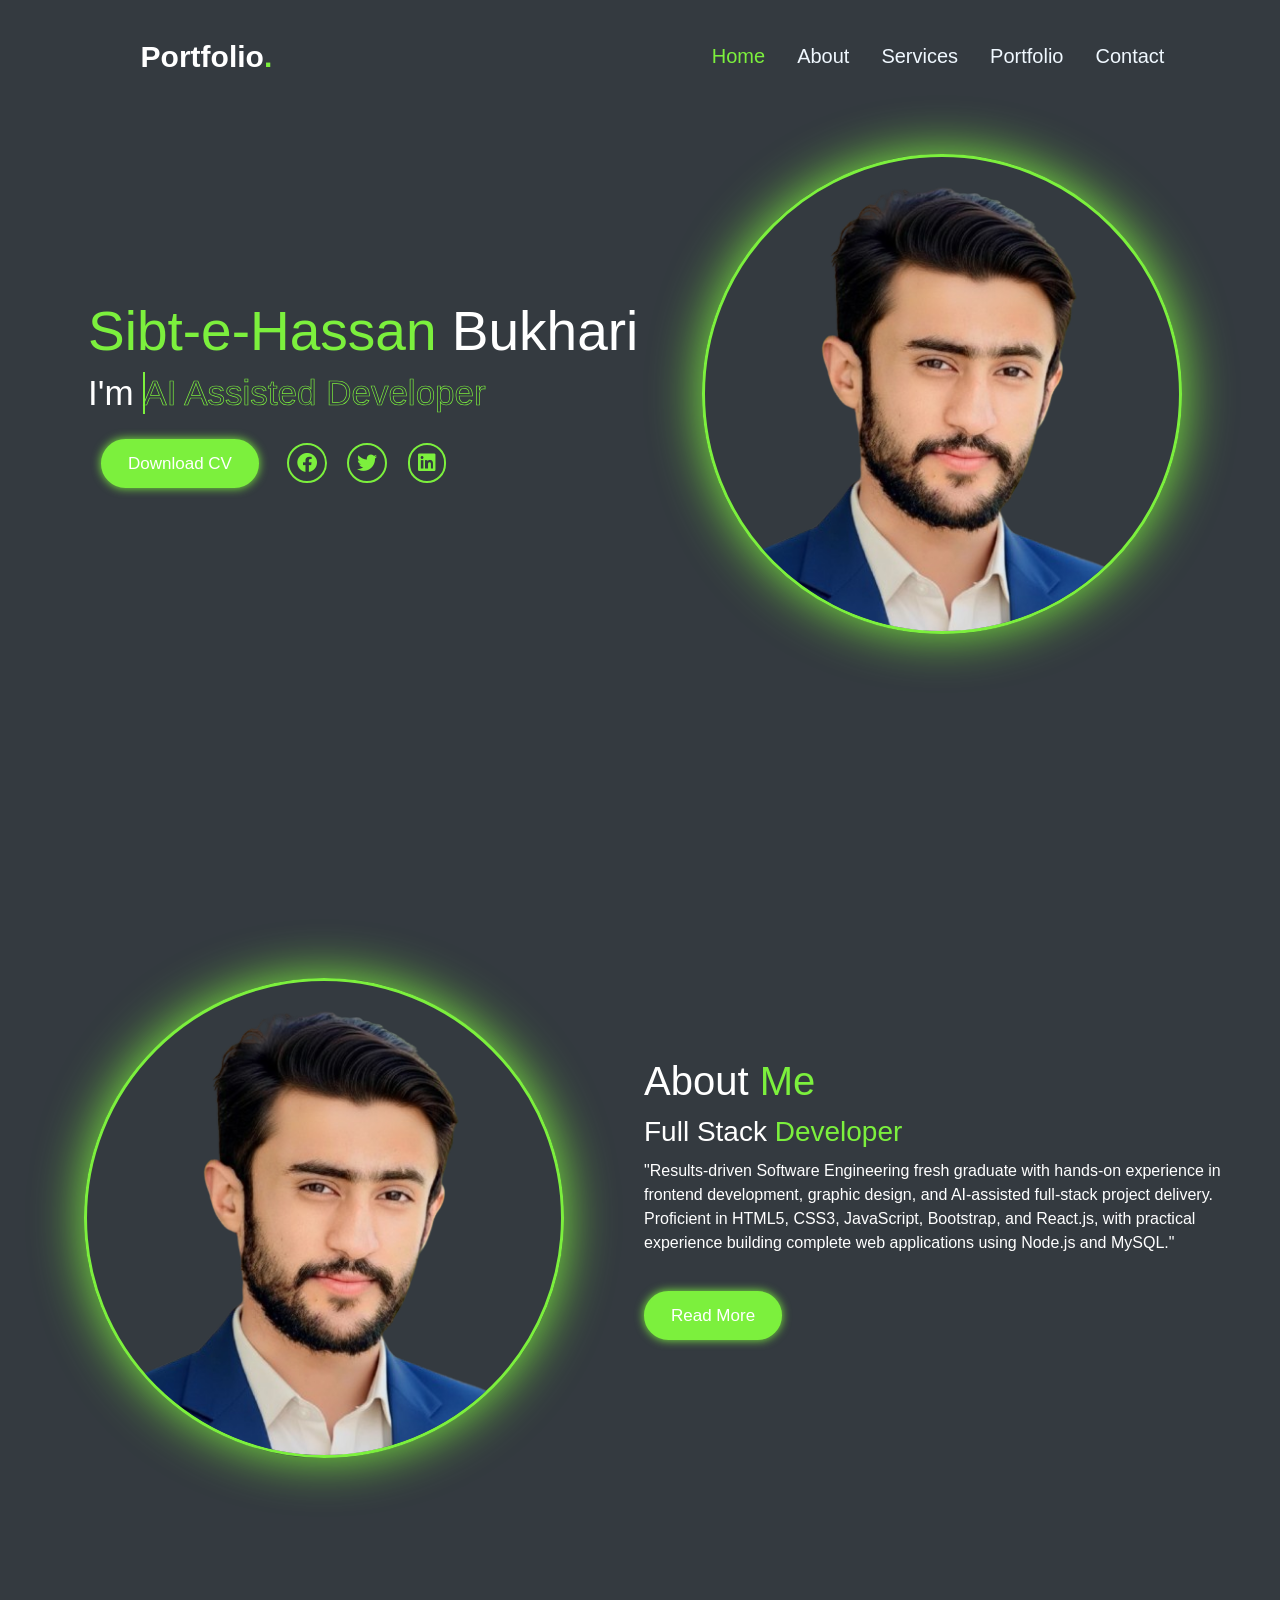
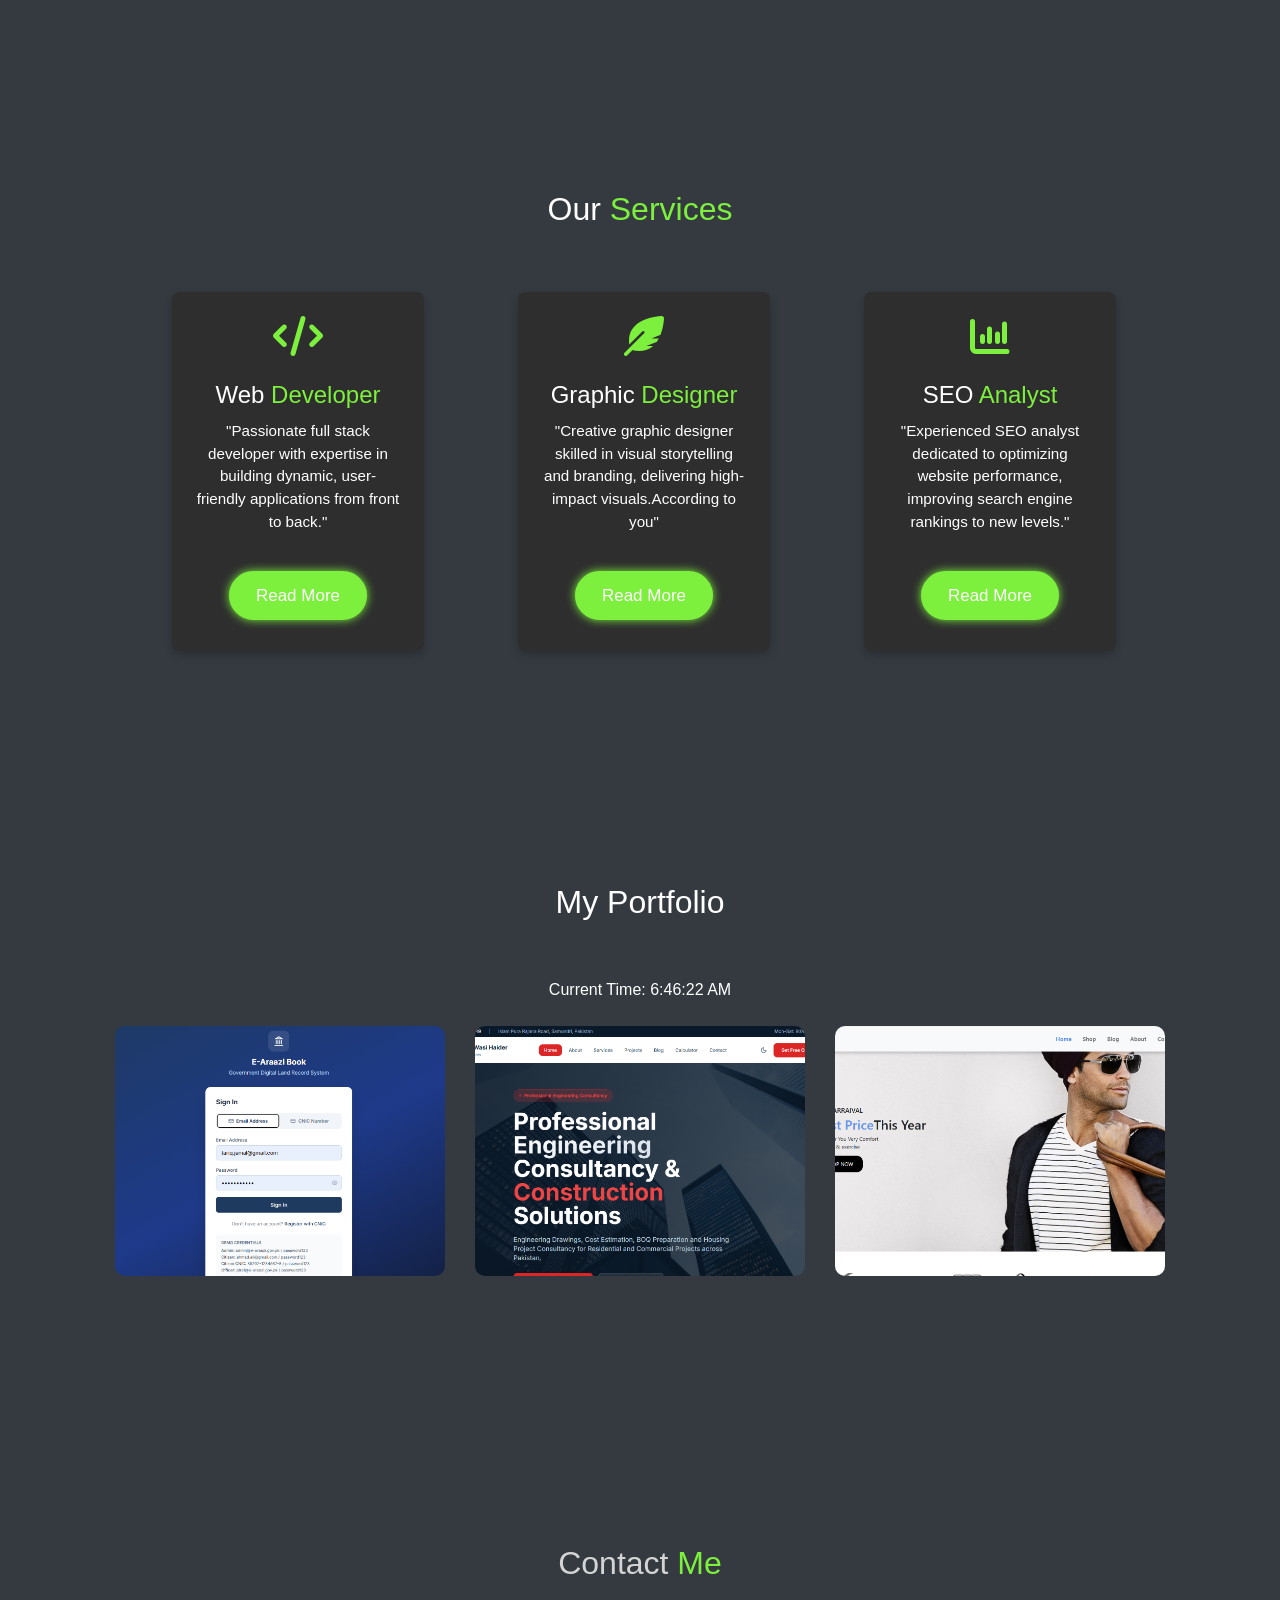
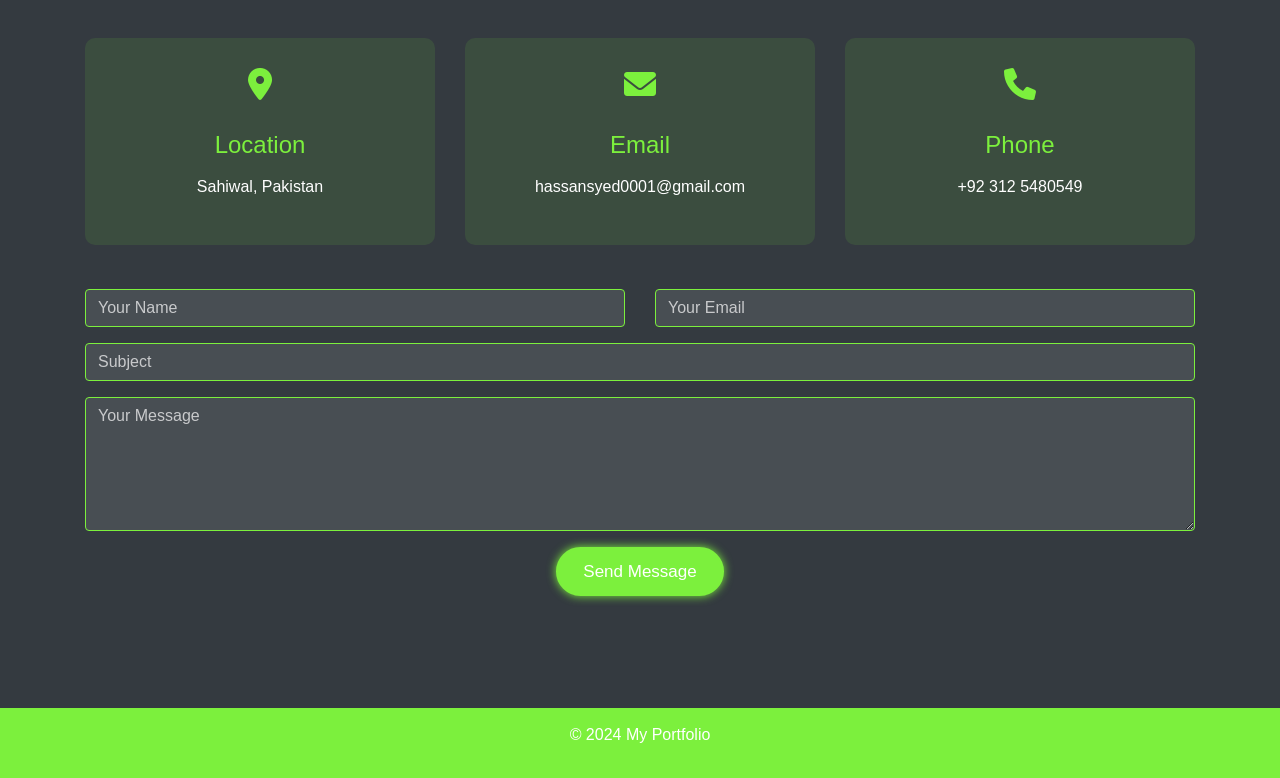
==== index.html @ badeb290 "Initial portfolio commit" ====
<!DOCTYPE html>
<html lang="en">
<head>
    <meta charset="UTF-8">
    <meta name="viewport" content="width=device-width, initial-scale=1.0">
    <title>portfolio</title>
    <link rel="stylesheet" href="style.css">
    <link rel="stylesheet" href="https://stackpath.bootstrapcdn.com/bootstrap/4.5.2/css/bootstrap.min.css">
    <link rel="stylesheet" href="https://cdnjs.cloudflare.com/ajax/libs/font-awesome/6.0.0-beta3/css/all.min.css">
 
 
     
      <!-- Other head content -->
   



</head>
<body class="bg-dark">

  <nav class="navbar navbar-expand-lg navbar-light fixed-top">
    <div class="container-fluid">
      <a class="navbar-brand" href="#" style="color: 
      rgb(255, 255, 255);">Portfolio<span>.</span></a>
      <button class="navbar-toggler" type="button" data-bs-toggle="collapse" data-bs-target="#navbarNav" aria-controls="navbarNav" aria-expanded="false" aria-label="Toggle navigation">
        <span><i id="bar" class="fa-solid fa-bars" style="color:#7cf03d;"></i></span>
      </button>
      <div class="collapse navbar-collapse" id="navbarNav">
            <ul class="navbar-nav ml-auto">
                <li class="nav-item">
                    <a class="nav-link" href="#home" id="home-link">Home</a>
                </li>
                <li class="nav-item">
                    <a class="nav-link" href="#about" id="about-link">About</a>
                </li>
                <li class="nav-item">
                  <a class="nav-link" href="#Services" id="services-link">Services</a>
              </li>
                <li class="nav-item">
                    <a class="nav-link" href="#portfolio" id="portfolio-link">Portfolio</a>
                </li>
               
                <li class="nav-item">
                    <a class="nav-link" href="#contact" id="contact-link">Contact</a>
                </li>
            </ul>
        </div>
    </div>
</nav>


      <section id="home" class="container mb-5 pb-5">
        <div  class="row" >
        <div id="home-info" class=" col-lg-20 col-md-50 col-50 ">
            <h1 > <span>Sibt-e-Hassan  </span>Bukhari</h1>
            <h2 >I'm <span style="--i:4;" data-text="AI Assisted Developer" >AI Assisted Developer</span> </h2>
            
            <div class="btn pt-3 ">
            <button class="cv-btn"  onclick="window.location.href='Sibtehassan_Bukhari_CV_Formatted_Black_BG.html'">Download CV</button>
            <div class="icons">
              <a href=""> <i class="fa-brands fa-facebook"></i></a> 
              <a href=""> <i class="fa-brands fa-twitter"></i></a> 
              <a href=""> <i class="fa-brands fa-linkedin"></i></a> 
            </div>
            </div>
        </div>
        <div id="home-img">
        <div class="img-item">
          <img src="Gemini_Generated_Image_7yilv97yilv97yil-removebg-preview.png" alt="Sibt-e-Hassan Bukhari — AI Assisted Developer">
        </div>
      </div>

      </section>



      <section id="about" class="my-5 pt-5">
        <div class=" about-us col-lg-20 col-md-40 col-40 row">
          <div class="about-box pt-5">
      <div id="home-img" >
           
                <div class="img-item">
                    <img src="Gemini_Generated_Image_7yilv97yilv97yil-removebg-preview.png" alt="">
                </div>
           

        </div>
      <div class="about-info">
        <h1>About <span>Me</span> </h1>
        <h3> Full Stack <span>Developer</span> </h3>
        <p>"Results-driven Software Engineering fresh graduate with hands-on experience in frontend development, graphic design, and AI-assisted full-stack project delivery. Proficient in HTML5, CSS3, JavaScript, Bootstrap, and React.js, with practical experience building complete web applications using Node.js and MySQL."</p>
        <div class="about-btn pt-3 pb-5">
          <button class="cv-btn"  onclick="window.location.href='atb.html'">Read More</button>
        </div>
      </div>
      
        </div>
      </section>


      <section id="Services" class="my-3 py-3">
        <div class="container text-center mt-5 py-5">
          <h2 class="pb-5" style="color: #ffffff;">Our <span>Services</span></h2>
         

          <div class="row mx-auto container-fluid">
            <div class="services-container d-flex justify-content-around flex-wrap">
              <!-- Service Box 1 -->
              <div class="service-box text-center col-lg-3 col-md-4 col-12 p-4 m-2">
                <div class="icons">
                  <i class="fa-solid fa-code" style="color: #7cf03d;"></i>
                  <h3>Web <span>Developer</span></h3>
                  <p>"Passionate full stack developer with expertise in building dynamic, user-friendly applications from front to back."</p>
                  <div class="btn pt-3">
                    <button class="cv-btn" onclick="window.location.href='webd.html'">Read More</button>
                  </div>
                </div>
              </div>
              
              <!-- Service Box 2 -->
              <div class="service-box text-center col-lg-3 col-md-4 col-12 p-4 m-2">
                <div class="icons">
                  <i class="fa-solid fa-feather-pointed"></i>
                  <h3>Graphic <span>Designer</span></h3>
                  <p>"Creative graphic designer skilled in visual storytelling and branding, delivering high-impact visuals.According to you"</p>
                  <div class="btn pt-3">
                    <button class="cv-btn" onclick="window.location.href='graphicd.html'" >Read More</button>
                  </div>
                </div>
              </div>
      
              <!-- Service Box 3 -->
              <div class="service-box text-center col-lg-3 col-md-4 col-12 p-4 m-2">
                <div class="icons">
                  <i class="fa-solid fa-chart-column"></i>
                  <h3>SEO <span>Analyst</span></h3>
                  <p>"Experienced SEO analyst dedicated to optimizing website performance, improving search engine rankings to new levels."</p>
                  <div class="btn pt-3">
                    <button class="cv-btn" onclick="window.location.href='seo.html'" >Read More</button>
                  </div>
                </div>
              </div>
            </div>
          </div>
        </div>
      </section>


      <section id="portfolio" class="my-5 py-3">
        <div class="container text-center mt-5 py-5">
          <h2 class="pb-5" style="color: #ffffff;">My <span>Portfolio</span></h2>
          <p id="current-time" class="mb-4" style="color: #ffffff;">Current Time: </p>
      
          <div class="row mx-auto container-fluid">
            <!-- Portfolio Item 1 -->
            <div class="col-lg-4 col-md-6 col-12 mb-4">
              <div class="portfolio-item">
                <img src="earaazi.png" class="img-fluid" alt="E-Araazi Book">
                <div class="portfolio-overlay">
                  <h4>E-Araazi Book</h4>
                  <p>Digital Land Record & Transfer System</p>
                  <button class="cv-btn" data-bs-toggle="modal" data-bs-target="#earaaziModal">View Project</button>
                </div>
              </div>
            </div>
      
            <!-- Portfolio Item 2 -->
            <div class="col-lg-4 col-md-6 col-12 mb-4">
              <div class="portfolio-item">
                <img src="wasi_haider.png" class="img-fluid" alt="Syed Wasi Haider & Associates">
                <div class="portfolio-overlay">
                  <h4>Wasi Haider Associates</h4>
                  <p>Engineering & Construction Solutions</p>
                  <button class="cv-btn" data-bs-toggle="modal" data-bs-target="#wasiModal">View Project</button>
                </div>
              </div>
            </div>
      
            <!-- Portfolio Item 3 -->
            <div class="col-lg-4 col-md-6 col-12 mb-4">
              <div class="portfolio-item">
                <img src="ecommerce.png" class="img-fluid" alt="E-Commerce Store">
                <div class="portfolio-overlay">
                  <h4>E-Commerce Store</h4>
                  <p>Frontend development with Bootstrap</p>
                  <button class="cv-btn" data-bs-toggle="modal" data-bs-target="#ecommerceModal">View Project</button>
                </div>
              </div>
            </div>
          </div>
        </div>
      </section>

      <section id="contact" class="my-5 py-3">
        <div class="container text-center mt-5 py-5">
          <h2 class="pb-5" style="color:#d4d4d4;">Contact <span style="color: #7cf03d;" >Me</span></h2>
      
          <div class="row">
            <!-- Contact Information -->
            <div class="col-lg-4 col-md-6 mb-4">
              <div class="contact-info">
                <i class="fas fa-map-marker-alt fa-2x mb-3" style="color: #7cf03d;"></i>
                <h4>Location</h4>
                <p>Sahiwal, Pakistan</p>
              </div>
            </div>
      
            <div class="col-lg-4 col-md-6 mb-4">
              <div class="contact-info">
                <i class="fas fa-envelope fa-2x mb-3" style="color: #7cf03d;"></i>
                <h4>Email</h4>
                <p>hassansyed0001@gmail.com</p>
              </div>
            </div>
      
            <div class="col-lg-4 col-md-6 mb-4">
              <div class="contact-info">
                <i class="fas fa-phone fa-2x mb-3" style="color: #7cf03d;"></i>
                <h4>Phone</h4>
                <p>+92 312 5480549</p>
              </div>
            </div>
      
            <!-- Contact Form -->
            <div class="col-12">
              <form class="contact-form">
                <div class="row">
                  <div class="col-md-6 mb-3">
                    <input type="text" class="form-control" placeholder="Your Name" required>
                  </div>
                  <div class="col-md-6 mb-3">
                    <input type="email" class="form-control" placeholder="Your Email" required>
                  </div>
                </div>
                <div class="mb-3">
                  <input type="text" class="form-control" placeholder="Subject" required>
                </div>
                <div class="mb-3">
                  <textarea class="form-control" rows="5" placeholder="Your Message" required></textarea>
                </div>
                <button type="submit" class="cv-btn">Send Message</button>
              </form>
            </div>
          </div>
        </div>
      </section>

      <!-- Modals for Projects -->
      <!-- E-Araazi Modal -->
      <div class="modal fade" id="earaaziModal" tabindex="-1" aria-labelledby="earaaziModalLabel" aria-hidden="true">
        <div class="modal-dialog modal-lg modal-dialog-centered">
          <div class="modal-content bg-dark text-white" style="border: 2px solid #7cf03d;">
            <div class="modal-header" style="border-bottom: 1px solid rgba(124, 240, 61, 0.2);">
              <h5 class="modal-title" id="earaaziModalLabel" style="color: #7cf03d; font-weight: 700;">E-Araazi Book — Digital Land Record & Transfer System</h5>
              <button type="button" class="close text-white" data-bs-dismiss="modal" aria-label="Close" style="background: none; border: none; font-size: 1.5rem;">&times;</button>
            </div>
            <div class="modal-body text-left">
              <div class="mb-3">
                <span class="badge bg-secondary p-2 m-1">React.js</span>
                <span class="badge bg-secondary p-2 m-1">Node.js</span>
                <span class="badge bg-secondary p-2 m-1">MySQL</span>
                <span class="badge bg-secondary p-2 m-1">Docker</span>
                <span class="badge bg-secondary p-2 m-1">JWT</span>
                <span class="badge bg-secondary p-2 m-1">PDFKit</span>
                <span class="badge bg-secondary p-2 m-1">Leaflet.js</span>
              </div>
              <p>Developed a full-stack e-governance web application to digitize land ownership records and property transfers in Pakistan, replacing manual paper-based processes.</p>
              <h6 style="color: #7cf03d; text-align: left;">Key Features:</h6>
              <ul style="text-align: left;">
                <li>Implemented Role-Based Access Control (RBAC) with 6 distinct user roles (Citizens, PLRA Officers, Patwari, Tehsil, FBR, and Super Admin) - each with dedicated dashboards.</li>
                <li>Built an AI-powered fraud detection engine to automatically identify duplicate ownership claims, fake CNICs, tax evasion, and suspicious transfer patterns.</li>
                <li>Integrated automated PDF generation for legal documents including Digital Fard, e-Stamp Paper, and Mutation Certificates using PDFKit with QR code verification.</li>
                <li>Designed and implemented an 11-table relational database with 3 views, 2 stored procedures, and 30+ JWT-secured REST API endpoints.</li>
                <li>Deployed the full application using Docker and docker-compose with enterprise-grade security (Helmet.js, bcrypt hashing, rate limiting, and SQL injection prevention).</li>
              </ul>
            </div>
            <div class="modal-footer" style="border-top: 1px solid rgba(124, 240, 61, 0.2);">
              <button type="button" class="cv-btn" data-bs-dismiss="modal">Close</button>
            </div>
          </div>
        </div>
      </div>

      <!-- Wasi Haider Associates Modal -->
      <div class="modal fade" id="wasiModal" tabindex="-1" aria-labelledby="wasiModalLabel" aria-hidden="true">
        <div class="modal-dialog modal-lg modal-dialog-centered">
          <div class="modal-content bg-dark text-white" style="border: 2px solid #7cf03d;">
            <div class="modal-header" style="border-bottom: 1px solid rgba(124, 240, 61, 0.2);">
              <h5 class="modal-title" id="wasiModalLabel" style="color: #7cf03d; font-weight: 700;">Syed Wasi Haider & Associates</h5>
              <button type="button" class="close text-white" data-bs-dismiss="modal" aria-label="Close" style="background: none; border: none; font-size: 1.5rem;">&times;</button>
            </div>
            <div class="modal-body text-left">
              <div class="mb-3">
                <span class="badge bg-secondary p-2 m-1">HTML5</span>
                <span class="badge bg-secondary p-2 m-1">CSS3</span>
                <span class="badge bg-secondary p-2 m-1">JavaScript</span>
                <span class="badge bg-secondary p-2 m-1">Bootstrap</span>
                <span class="badge bg-secondary p-2 m-1">Responsive Design</span>
              </div>
              <p>Developed a professional corporate landing page and web platform for Syed Wasi Haider & Associates — a leading Engineering Consultancy & Construction Solutions firm in Pakistan.</p>
              <h6 style="color: #7cf03d; text-align: left;">Key Features:</h6>
              <ul style="text-align: left;">
                <li>Created a clean, modern user interface representing services like Engineering Drawings, Cost Estimation, BOQ Preparation, and Housing Project Consultancy.</li>
                <li>Implemented an interactive cost estimation query / consulting request form.</li>
                <li>Built a fully responsive layout optimized for mobile, tablet, and desktop screens using Bootstrap 5.</li>
                <li>Designed modern sections for project portfolios, blogs, and an interactive calculator helper page.</li>
              </ul>
            </div>
            <div class="modal-footer" style="border-top: 1px solid rgba(124, 240, 61, 0.2);">
              <button type="button" class="cv-btn" data-bs-dismiss="modal">Close</button>
            </div>
          </div>
        </div>
      </div>

      <!-- E-Commerce Modal -->
      <div class="modal fade" id="ecommerceModal" tabindex="-1" aria-labelledby="ecommerceModalLabel" aria-hidden="true">
        <div class="modal-dialog modal-lg modal-dialog-centered">
          <div class="modal-content bg-dark text-white" style="border: 2px solid #7cf03d;">
            <div class="modal-header" style="border-bottom: 1px solid rgba(124, 240, 61, 0.2);">
              <h5 class="modal-title" id="ecommerceModalLabel" style="color: #7cf03d; font-weight: 700;">E-Commerce Store (Frontend)</h5>
              <button type="button" class="close text-white" data-bs-dismiss="modal" aria-label="Close" style="background: none; border: none; font-size: 1.5rem;">&times;</button>
            </div>
            <div class="modal-body text-left">
              <div class="mb-3">
                <span class="badge bg-secondary p-2 m-1">HTML5</span>
                <span class="badge bg-secondary p-2 m-1">CSS3</span>
                <span class="badge bg-secondary p-2 m-1">JavaScript</span>
                <span class="badge bg-secondary p-2 m-1">Bootstrap</span>
              </div>
              <p>Built a fully functional e-commerce frontend featuring product listings, category filtering, a shopping cart, and checkout flow.</p>
              <h6 style="color: #7cf03d; text-align: left;">Key Features:</h6>
              <ul style="text-align: left;">
                <li>Designed a clean, conversion-focused UI with product cards, image galleries, and responsive navigation.</li>
                <li>Implemented dynamic cart functionality using JavaScript with real-time price calculation and item management.</li>
                <li>Optimized structure using Bootstrap 5 grid layout for seamless responsiveness.</li>
              </ul>
            </div>
            <div class="modal-footer" style="border-top: 1px solid rgba(124, 240, 61, 0.2);">
              <button type="button" class="cv-btn" data-bs-dismiss="modal">Close</button>
            </div>
          </div>
        </div>
      </div>
      
      <footer>
        <p>&copy; 2024 My Portfolio</p>
    </footer>
      
      


    <script>
      document.addEventListener("DOMContentLoaded", function () {
    const sections = document.querySelectorAll("section");
    const navLinks = document.querySelectorAll(".nav-link");

    // Function to remove 'active' class from all links
    function removeActiveClasses() {
        navLinks.forEach(link => link.classList.remove("active"));
    }

    // Function to set active link on scroll
    function setActiveLinkOnScroll() {
        let currentSection = "";

        sections.forEach(section => {
            const sectionTop = section.offsetTop - 72; // Adjust for fixed navbar height
            const sectionHeight = section.offsetHeight;

            if (window.pageYOffset >= sectionTop && window.pageYOffset < sectionTop + sectionHeight) {
                currentSection = section.getAttribute("id");
            }
        });

        navLinks.forEach(link => {
            link.classList.remove("active");
            if (link.getAttribute("href").includes(currentSection)) {
                link.classList.add("active");
            }
        });
    }

    // Event listener for first-click activation and scroll
    navLinks.forEach(link => {
        link.addEventListener("click", function (event) {
            event.preventDefault(); // Prevent default anchor click behavior
            removeActiveClasses();   // Remove active class from all links
            this.classList.add("active"); // Add active class to clicked link

            // Smooth scroll to the target section
            const targetId = this.getAttribute("href").substring(1);
            const targetSection = document.getElementById(targetId);

            if (targetSection) {
                window.scrollTo({
                    top: targetSection.offsetTop - 70, // Offset for fixed navbar
                    behavior: "smooth"
                });
            }
        });
    });

    // Set active link on scroll
    window.addEventListener("scroll", setActiveLinkOnScroll);
});

    </script>
        <script>
          function updateTime() {
            const timeElement = document.getElementById('current-time');
            const now = new Date();
            const timeString = now.toLocaleTimeString();
            timeElement.textContent = 'Current Time: ' + timeString;
          }
        
          // Update time immediately and then every second
          updateTime();
          setInterval(updateTime, 1000);
        </script>
        <script>
          document.addEventListener("DOMContentLoaded", function() {
  var navbar = document.querySelector('.navbar');
  
  window.addEventListener('scroll', function() {
    if (window.innerWidth >= 992) { // Only for larger screens
      if (window.scrollY > 50) {
        navbar.classList.add('sticky');
      } else {
        navbar.classList.remove('sticky');
      }
    }
  });
});
        </script>
        

        <script src="https://cdn.jsdelivr.net/npm/@popperjs/core@2.9.2/dist/umd/popper.min.js" integrity="sha384-IQsoLXl5PILFhosVNubq5LC7Qb9DXgDA9i+tQ8Zj3iwWAwPtgFTxbJ8NT4GN1R8p" crossorigin="anonymous"></script>
        <script src="https://cdn.jsdelivr.net/npm/bootstrap@5.0.2/dist/js/bootstrap.min.js" integrity="sha384-cVKIPhGWiC2Al4u+LWgxfKTRIcfu0JTxR+EQDz/bgldoEyl4H0zUF0QKbrJ0EcQF" crossorigin="anonymous"></script>
        
        
</body>
</html>
---- style.css ----
@import url('https://fonts.googleapis.com/css2?family=Poppins:wght@300;400;500;600;700;800;900&display=swap');

 .navbar .container-fluid a span{

  color: #7cf03d;
 
 

 }
 


.container-fluid .navbar-brand{
    font-weight: 700;
    font-size: 30px;
    padding: 25px 9%;
    
}

html{
    scroll-behavior: smooth;
}

.navbar span #bar{
    border: 2px solid #7cf03d;
    padding: 7px 15px;
    border-radius: 5px;
    transition: 0.5s;
    
    
}

.navbar span #bar:hover{
    background: transparent;
    color: #7cf03d;
    box-shadow: 0 0 10px #7cf03d;
}


#about-link,#home-link,#portfolio-link,#services-link,#contact-link{
    color: aliceblue;
}

#navbarNav .navbar-nav{
   padding: 25px 9%;
   gap: 1rem;
    font-weight: 500;
    font-size: 20px;
   
}
#navbarNav .navbar-nav .nav-link.active {
  color: #7cf03d !important;
}




#navbarNav .navbar-nav :hover{
    color: #7cf03d;
    cursor: pointer;
    transition: 0.5s;
}
#home{
    display: flex;
    
    padding: 0 33px;
   padding-top: 12%;
    color: #fff;
}
#home-info{
    padding-top: 9rem;
}
#home-info h1{
    font-size: 55px;
   
}
#home-info h1 span{
    color: #7cf03d;
   
}
#home-info h2{
    font-size: 35px;
    padding-top: -10px;
}
#home-info h2 span{
    position: relative;
    display: inline-block;
    color: transparent;
    -webkit-text-stroke: 0.7px #7cf03d;
   
    

}




#home-info h2 span::before{
    content: attr(data-text);
    position: absolute;
    width: 0;
    color: #7cf03d;
    border-right: 2px solid #7cf03d;
    white-space: nowrap;
    overflow: hidden;
    animation: fill-text 5s linear infinite;
}

@keyframes fill-text{
   
    70%, 90%{
        width: 100%;
    }
}

#home-info .btn{
    display: flex;
    align-items: center;
}

.cv-btn{
    border: 2px solid #7cf03d;
    display: inline-block;
    background-color: #7cf03d;
    color: black;
    padding: 10px 25px;
    border-radius: 40px;
    box-shadow: 0 0 10px #7cf03d;
    font-weight: 500;
    font-size: 17px;
    transition: 0.5s;

}
.cv-btn:hover{
    background: transparent;
    color: #7cf03d;
    box-shadow: none;
}
#home-info .btn .icons{
    margin-left: 20px;

}
#home-info .btn .icons a{
    display: inline-flex;
    padding: 8px;
    border: 2px solid #7cf03d;
    border-radius: 50px;
    color: #7cf03d;
    font-size: 20px;
    margin: 0 8px;
    transition: 0.5s;
    
}
#home-info .btn .icons a:hover{
    background-color: #7cf03d;
    color: black;
    box-shadow: 0 0 10px #7cf03d;
}
#home-img  {
    margin-left: 4rem;
    background: transparent;
    border-radius: 50%;
    border: 3PX solid #7cf03d;
    height:30rem;
    width: 30rem;
   position: relative;
   box-shadow: 0 0 50px #7cf03d;
  overflow: hidden;


}
#home-img .img-item img{
    object-fit: cover;
    
    /* 
       Aap picture ki position yahan se customize kar sakte hain:
       - 'center' ko badal kar percentage use karein.
       - Pehla value horizontal (left/right) aur doosra vertical (up/down) ke liye hai.
       - Example: '50% 10%' picture ko upar move karega, '50% 40%' nichey move karega.
    */
    object-position: center;
    
    position: absolute;
    display: block;
    width: 100%;
    height: 100%;
}


 /* chatgpt  */

/* Media query for small screens */
@media (max-width: 768px) {
    body {
        overflow-x: hidden; /* Prevent horizontal scroll */
    }

    /* Navbar items spacing adjustments */
    #navbarNav .navbar-nav {
        padding: 10px 5%; /* Reduce padding */
        gap: 0.5rem; /* Adjust gap */
    }

    /* Home section adjustments */
   

    /* Home info and image adjustments */
    #home-info {
        padding-top: 4rem; /* Reduce top padding */
        text-align: center; /* Center-align text */
    }

    #home-info h1 {
        font-size: 35px; /* Adjust font size */
    }

    #home-info h2 {
        font-size: 25px; /* Adjust font size */
    }

    /* Image container adjustments */
    #home-img {
        margin: 20px auto; /* Center image */
        height: 20rem; /* Reduce image container size */
        width: 20rem;
    }

    #home-img .img-item img {
        width: 100%; /* Make image responsive */
    }
}

/* Additional mobile adjustments */
@media (max-width: 768px) {
  #home {
      padding: 5% 10px; /* Increased padding for better spacing */
  }

  #home-info {
      padding-top: 3rem;
      text-align: center;
      margin: 0 auto; /* Center the content */
  }

  #home-img {
      margin: 10px auto;
      height: 18rem; /* Slightly smaller for mobile */
      width: 18rem;
  }
}

@media (max-width: 768px) {
  #home {
    padding-top: 80px;
    padding-left: 5px; /* Increase padding for mobile view */
  }
}





/* about sectio styling */


/* General styling */

#about .about-us .about-box{
gap: 60px;

}
#about {
    display: flex;
    justify-content: center;
    align-items: center;
    min-height: 100vh; /* Full screen height */
    padding: 20px;
  }
  
  .about-us {
    display: flex;
    flex-wrap: wrap;
    align-items: center;
    max-width: 100%;
   
  }
  
  .about-box, .about-info {
    flex: 1 1 50%;
  }
  
  .about-box {
    display: flex;
    justify-content: center;
    align-items: center;
  }
  
  .about-img img {
    width: 100%;
    max-width: 400px;
    height: auto;
    display: block;
  }
  
  /* Text styling */
  .about-info {
    padding: 20px;
    text-align: left;
  }
  .about-info h1{
    color: #fff;
    margin: 10px 0;
  }
  .about-info h1 span{
    color: #7cf03d;
  }
  .about-info h3 {
    margin: 10px 0;
    color: #fff;
  }
 .about-info h3 span{
   color: #7cf03d;
  }
  
  .about-info p {
    margin-bottom: 20px;
    color: white;
  }
  
  .cv-btn{
    border: 2px solid #7cf03d;
    display: inline-block;
    background-color: #7cf03d;
    color: rgb(255, 255, 255);
    padding: 10px 25px;
    border-radius: 40px;
    box-shadow: 0 0 10px #7cf03d;
    font-weight: 500;
    font-size: 17px;
    transition: 0.5s;

}
.cv-btn:hover{
    background: transparent;
    color: #7cf03d;
    box-shadow: none;
}
  
  /* Mobile view adjustments */
  @media (max-width: 768px) {
    .about-us .about-box {
      flex-direction: column;
      align-items: center;
    }
  
    .about-box, .about-info {
      flex: 1 1 100%;
    }
  
    .about-info {
      text-align: center;
    }
    
  }
  
/* styling for Services */

 /* Container for Services */
#Services .services-container {
    display: flex;
    justify-content: center;
    flex-wrap: wrap;
    gap: 30px;
    padding-left: 40px;
  }
  #Services h2 span{
   color: #7cf03d;
  }
  /* Service Box Styling */
  #Services .service-box {
    background-color: #2e2e2e;
    padding: 20px;
    border-radius: 8px;
    box-shadow: 0 4px 8px rgba(0, 0, 0, 0.2);
    width: 100%;
    max-width: 300px;
    display: flex;
    flex-direction: column;
    align-items: center;
    text-align: center;
  }
  
  /* Icon Styling */
  #Services .service-box .icons i {
    font-size: 40px;
    color: #7cf03d;
    margin-bottom: 15px;
  }
  
  /* Headings and Paragraph */
  #Services .service-box h3 {
    font-size: 1.5em;
    margin-top: 10px;
    color: #fff;
  }
  
  #Services .service-box p {
    font-size: 0.95em;
    color: #ffffff;
    margin: 10px 0 20px;
  }
  

  .icons h3 span{
    color: #7cf03d;
  }
  
  /* Button Styling */

  #Services .service-box .icons .btn .cv-btn{
  
    display: flex;
    justify-content: center;
  }

  /* Mobile Responsive */
  @media (max-width: 768px) {

    #Services .services-container {
      padding-right: 50px;
      
      
    }
    #Services .service-box {
      max-width: 100%;
      margin-bottom: 20px;
      
    }
  
    #Services .service-box .icons i {
      font-size: 35px;
    }
  
    #Services .service-box h3 {
      font-size: 1.25em;
    }
  
    #Services .service-box p {
      font-size: 0.9em;
    }
  
    .cv-btn {
      font-size: 0.9em;
      padding: 8px 16px;
    }
  }
  









  #navbarNav .nav-link {
    transition: color 0.3s ease-in-out;
}

@keyframes typing {
  0% { width: 0; }
  100% { width: 100%; }
}

#home-info h1 span {
  overflow: hidden;
  white-space: nowrap;
  animation: typing 2s steps(10) forwards;
}

@keyframes fadeIn {
  0% { opacity: 0; transform: translateY(20px); }
  100% { opacity: 1; transform: translateY(0); }
}

section {
  animation: fadeIn 1s ease forwards;
  opacity: 0;
}


/* Portfolio Styles */
.portfolio-item {
  position: relative;
  overflow: hidden;
  border-radius: 10px;
  margin-bottom: 20px;
}

.portfolio-item img {
  width: 100%;
  height: 250px;
  object-fit: cover;
  transition: transform 0.3s ease;
}

.portfolio-overlay {
  position: absolute;
  top: 0;
  left: 0;
  width: 100%;
  height: 100%;
  background: rgba(0, 0, 0, 0.8);
  display: flex;
  flex-direction: column;
  justify-content: center;
  align-items: center;
  opacity: 0;
  transition: opacity 0.3s ease;
  padding: 20px;
}

.portfolio-item:hover .portfolio-overlay {
  opacity: 1;
}

.portfolio-item:hover img {
  transform: scale(1.1);
}

.portfolio-overlay h4 {
  color: #7cf03d;
  margin-bottom: 10px;
}

.portfolio-overlay p {
  color: white;
  margin-bottom: 15px;
}

/* Contact Styles */
.contact-info {
  background: rgba(124, 240, 61, 0.1);
  padding: 30px;
  border-radius: 10px;
  margin-bottom: 20px;
}

.contact-info h4 {
  color: #7cf03d;
  margin: 15px 0;
}

.contact-info p {
  color: white;
}

.contact-form input,
.contact-form textarea {
  background: rgba(255, 255, 255, 0.1);
  border: 1px solid #7cf03d;
  color: white;
}

.contact-form input:focus,
.contact-form textarea:focus {
  background: rgba(255, 255, 255, 0.15);
  border-color: #7cf03d;
  color: white;
  box-shadow: none;
}

.contact-form input::placeholder,
.contact-form textarea::placeholder {
  color: rgba(255, 255, 255, 0.7);
}






/* nav styling for mob view */


/* New styles for mobile view */
.navbar {
  position: fixed;
  top: 0;
  left: 0;
  right: 0;
  z-index: 1000;
  transition: all 0.3s ease;
  padding: 10px 0; /* Reduce vertical padding */
}

@media (max-width: 991px) {
  .navbar {
    position: absolute; /* Change to absolute positioning */
    background-color: rgba(52, 58, 64, 0.9); /* Semi-transparent background */
  }

  .navbar-brand {
    font-size: 1.2rem; /* Reduce brand font size on mobile */
  }

  .navbar-toggler {
    padding: 0.25rem 0.5rem; /* Reduce toggler button size */
    font-size: 1rem; /* Reduce toggler icon size */
  }

  .navbar-collapse {
    position: absolute;
    top: 100%; /* Position the menu below the navbar */
    left: 0;
    right: 0;
    background-color: rgba(52, 58, 64, 0.9); /* Match navbar background */
    padding: 10px;
    max-height: calc(100vh - 60px); /* Limit max height */
    overflow-y: auto; /* Allow scrolling if menu is too long */
  }

  .navbar-nav {
    margin-top: 0;
  }

  .nav-item {
    margin-bottom: 5px;
  }

  .nav-link {
    padding: 5px 10px;
  }
}

footer {
  text-align: center;
  padding: 15px;
  background: #7cf03d;
  color: #fff;
  font-size: 1rem;
}
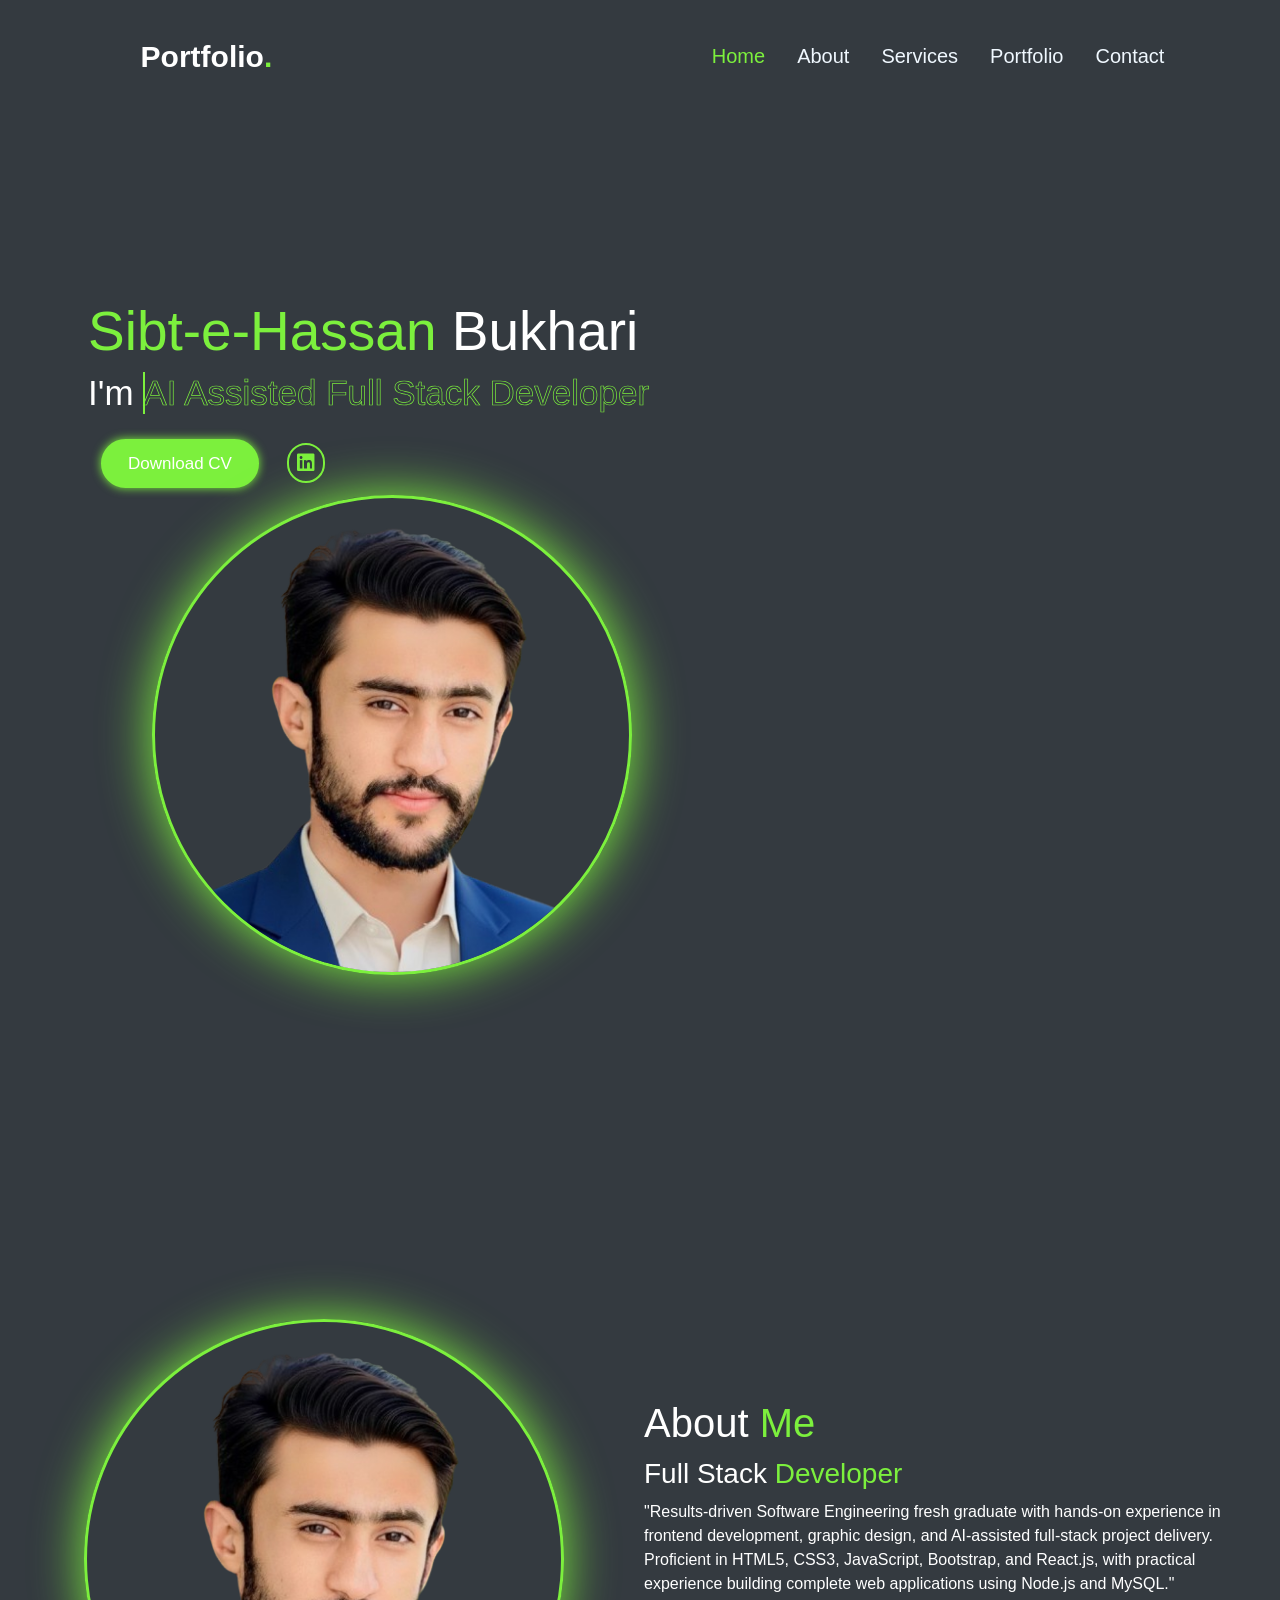
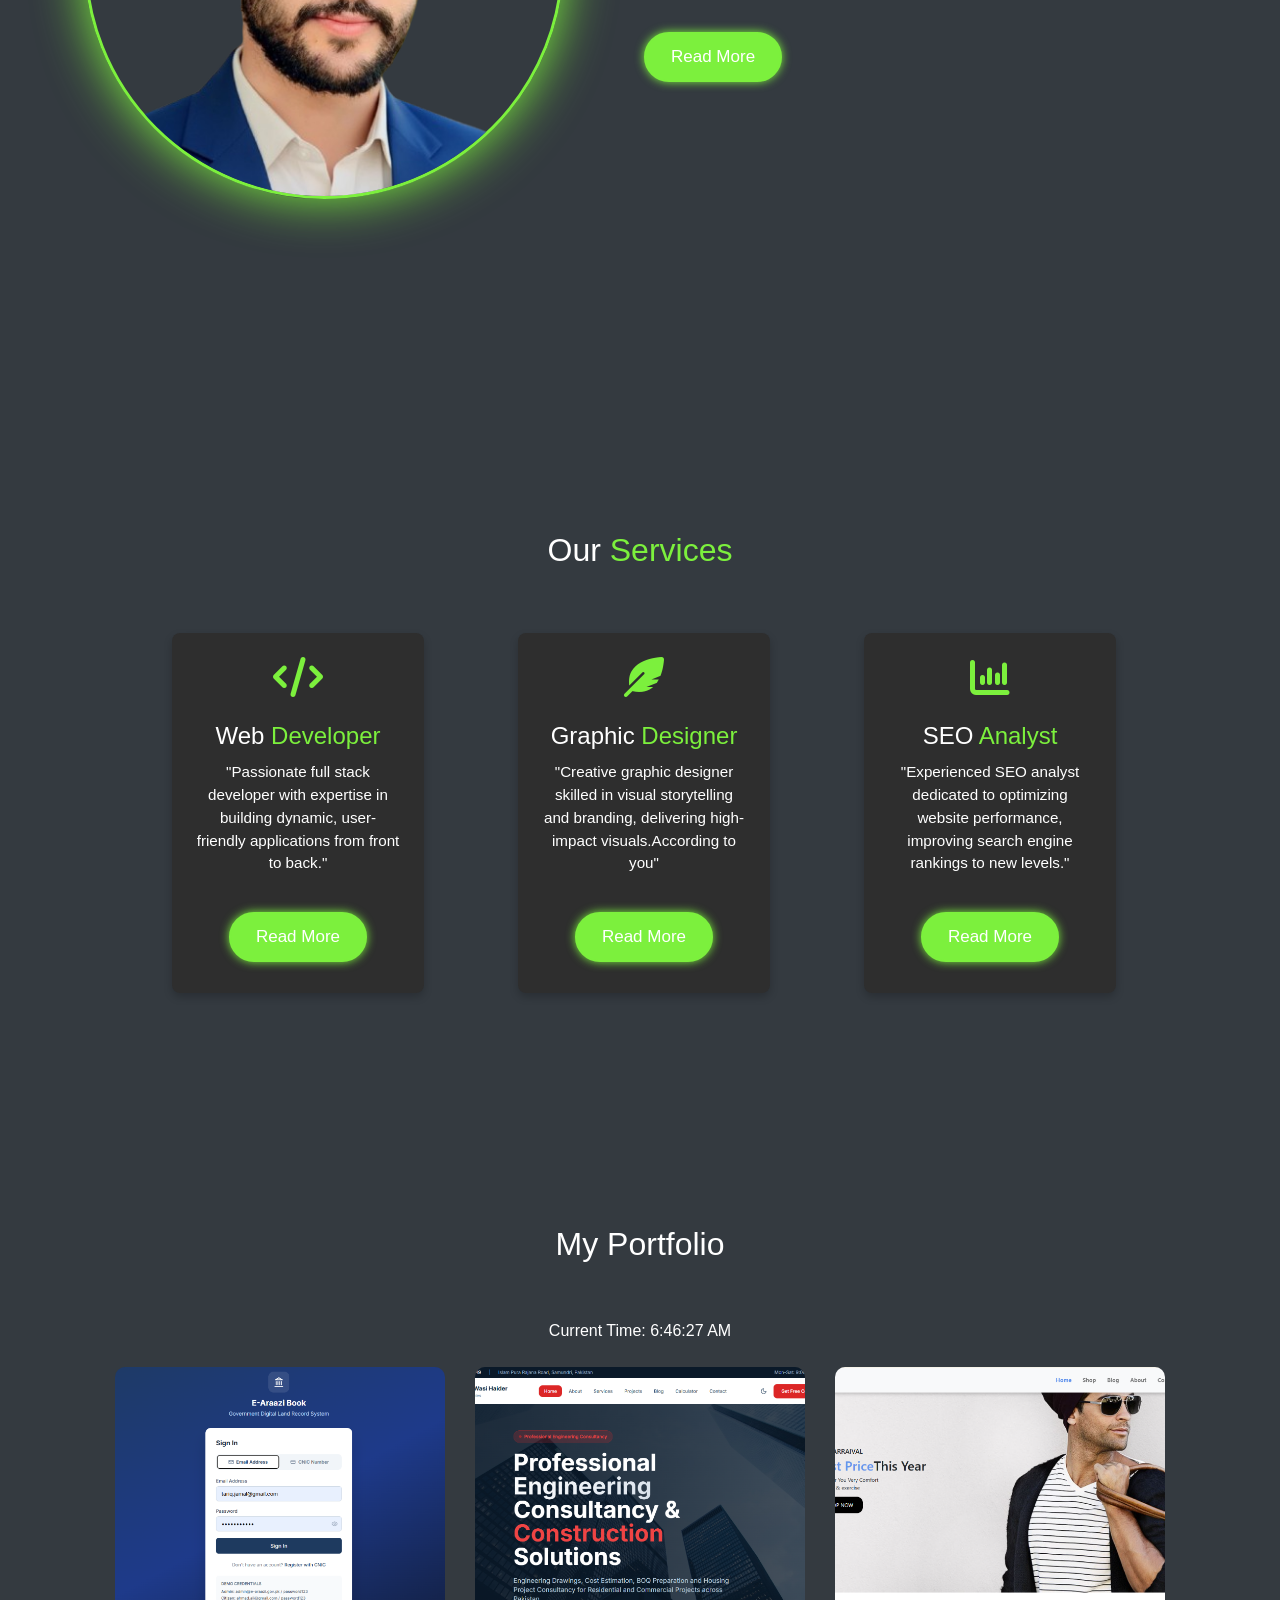
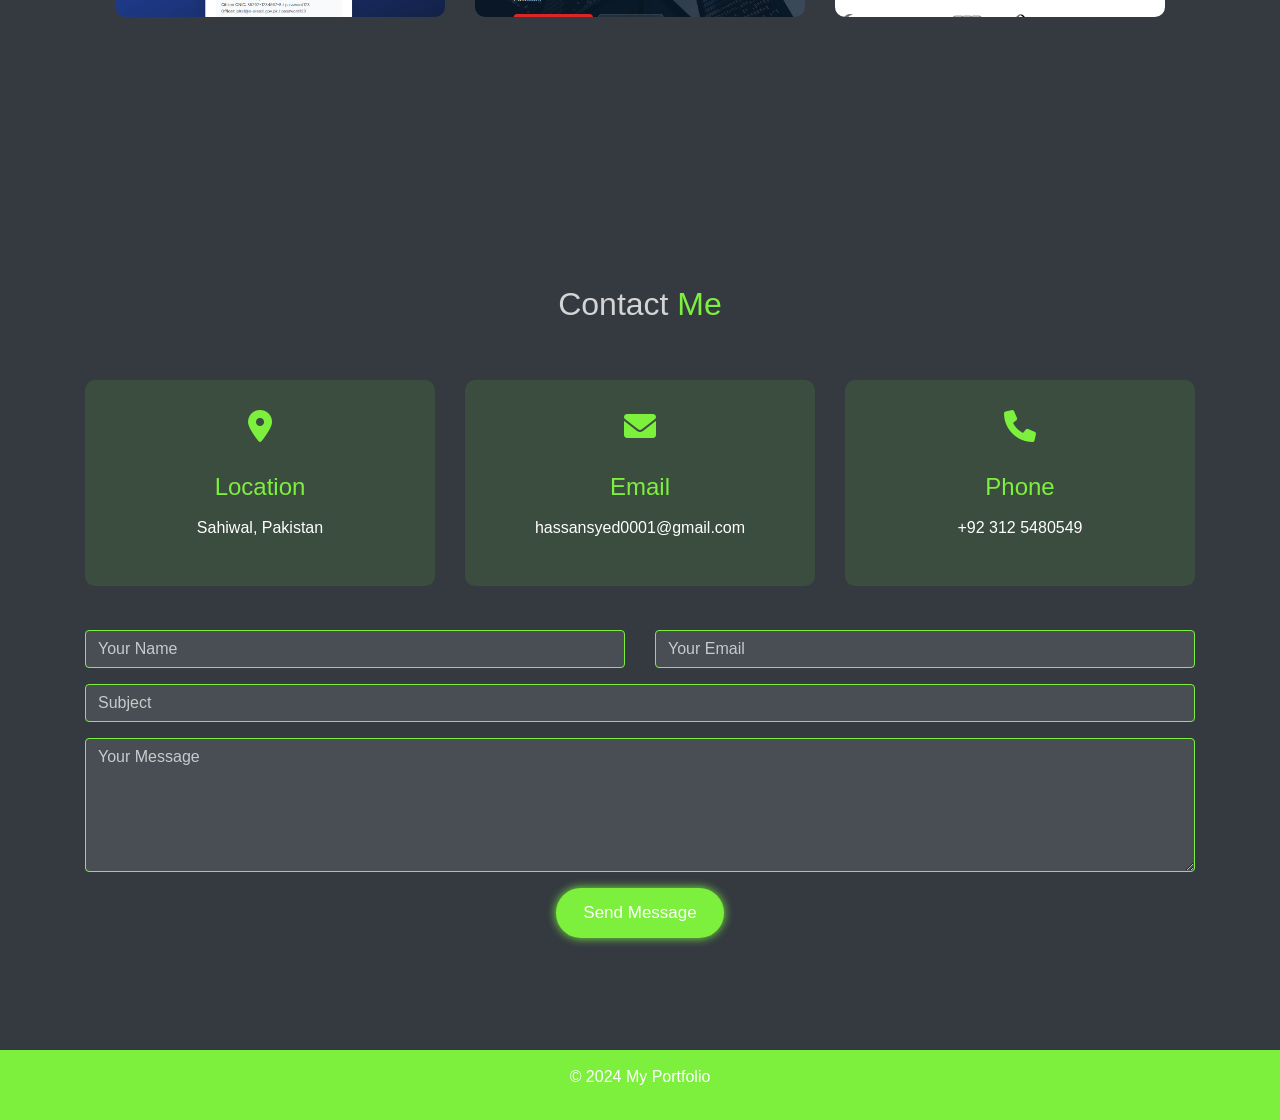
==== commit 50c95a43: "Updated title and social icons" ====
--- a/index.html
+++ b/index.html
@@ -53,14 +53,12 @@
         <div  class="row" >
         <div id="home-info" class=" col-lg-20 col-md-50 col-50 ">
             <h1 > <span>Sibt-e-Hassan  </span>Bukhari</h1>
-            <h2 >I'm <span style="--i:4;" data-text="AI Assisted Developer" >AI Assisted Developer</span> </h2>
+            <h2 >I'm <span style="--i:4;" data-text="AI Assisted Full Stack Developer" >AI Assisted Full Stack Developer</span> </h2>
             
             <div class="btn pt-3 ">
             <button class="cv-btn"  onclick="window.location.href='Sibtehassan_Bukhari_CV_Formatted_Black_BG.html'">Download CV</button>
             <div class="icons">
-              <a href=""> <i class="fa-brands fa-facebook"></i></a> 
-              <a href=""> <i class="fa-brands fa-twitter"></i></a> 
-              <a href=""> <i class="fa-brands fa-linkedin"></i></a> 
+              <a href="https://www.linkedin.com/in/sibtehassan549" target="_blank"> <i class="fa-brands fa-linkedin"></i></a> 
             </div>
             </div>
         </div>
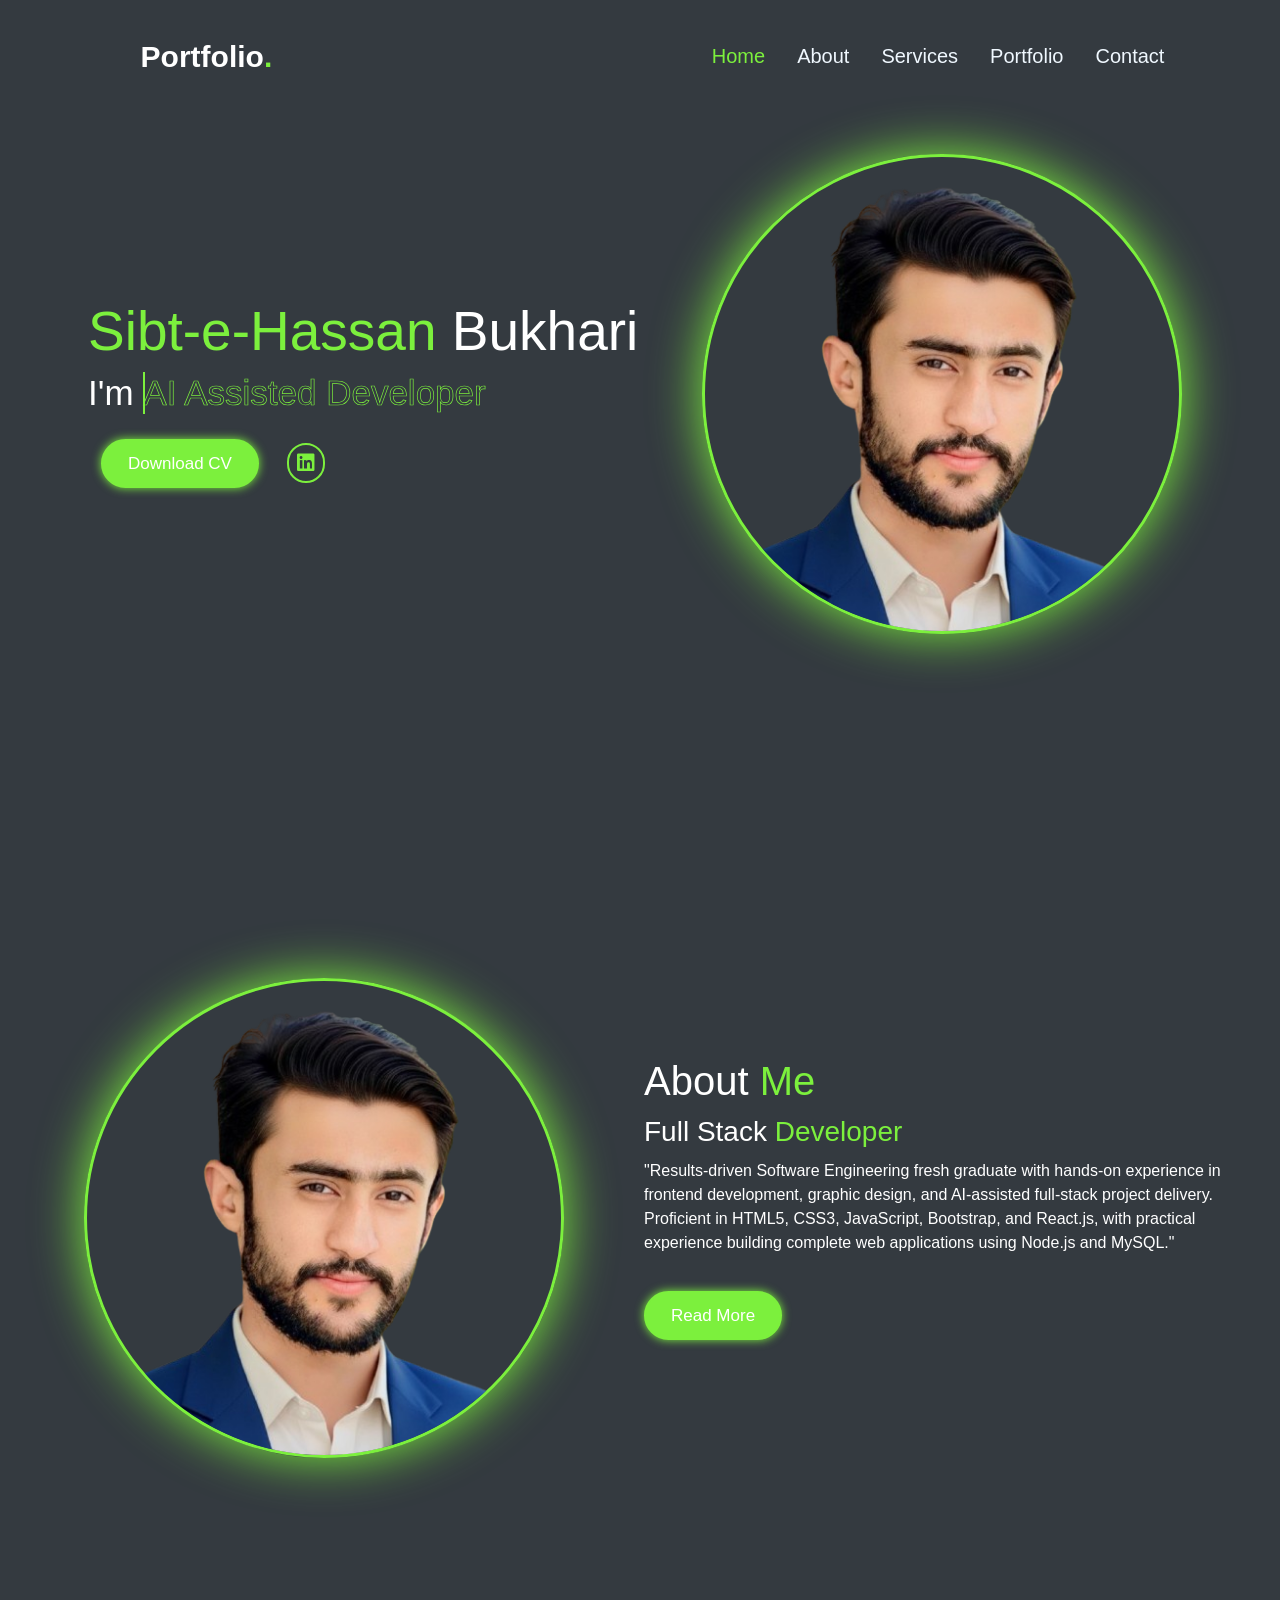
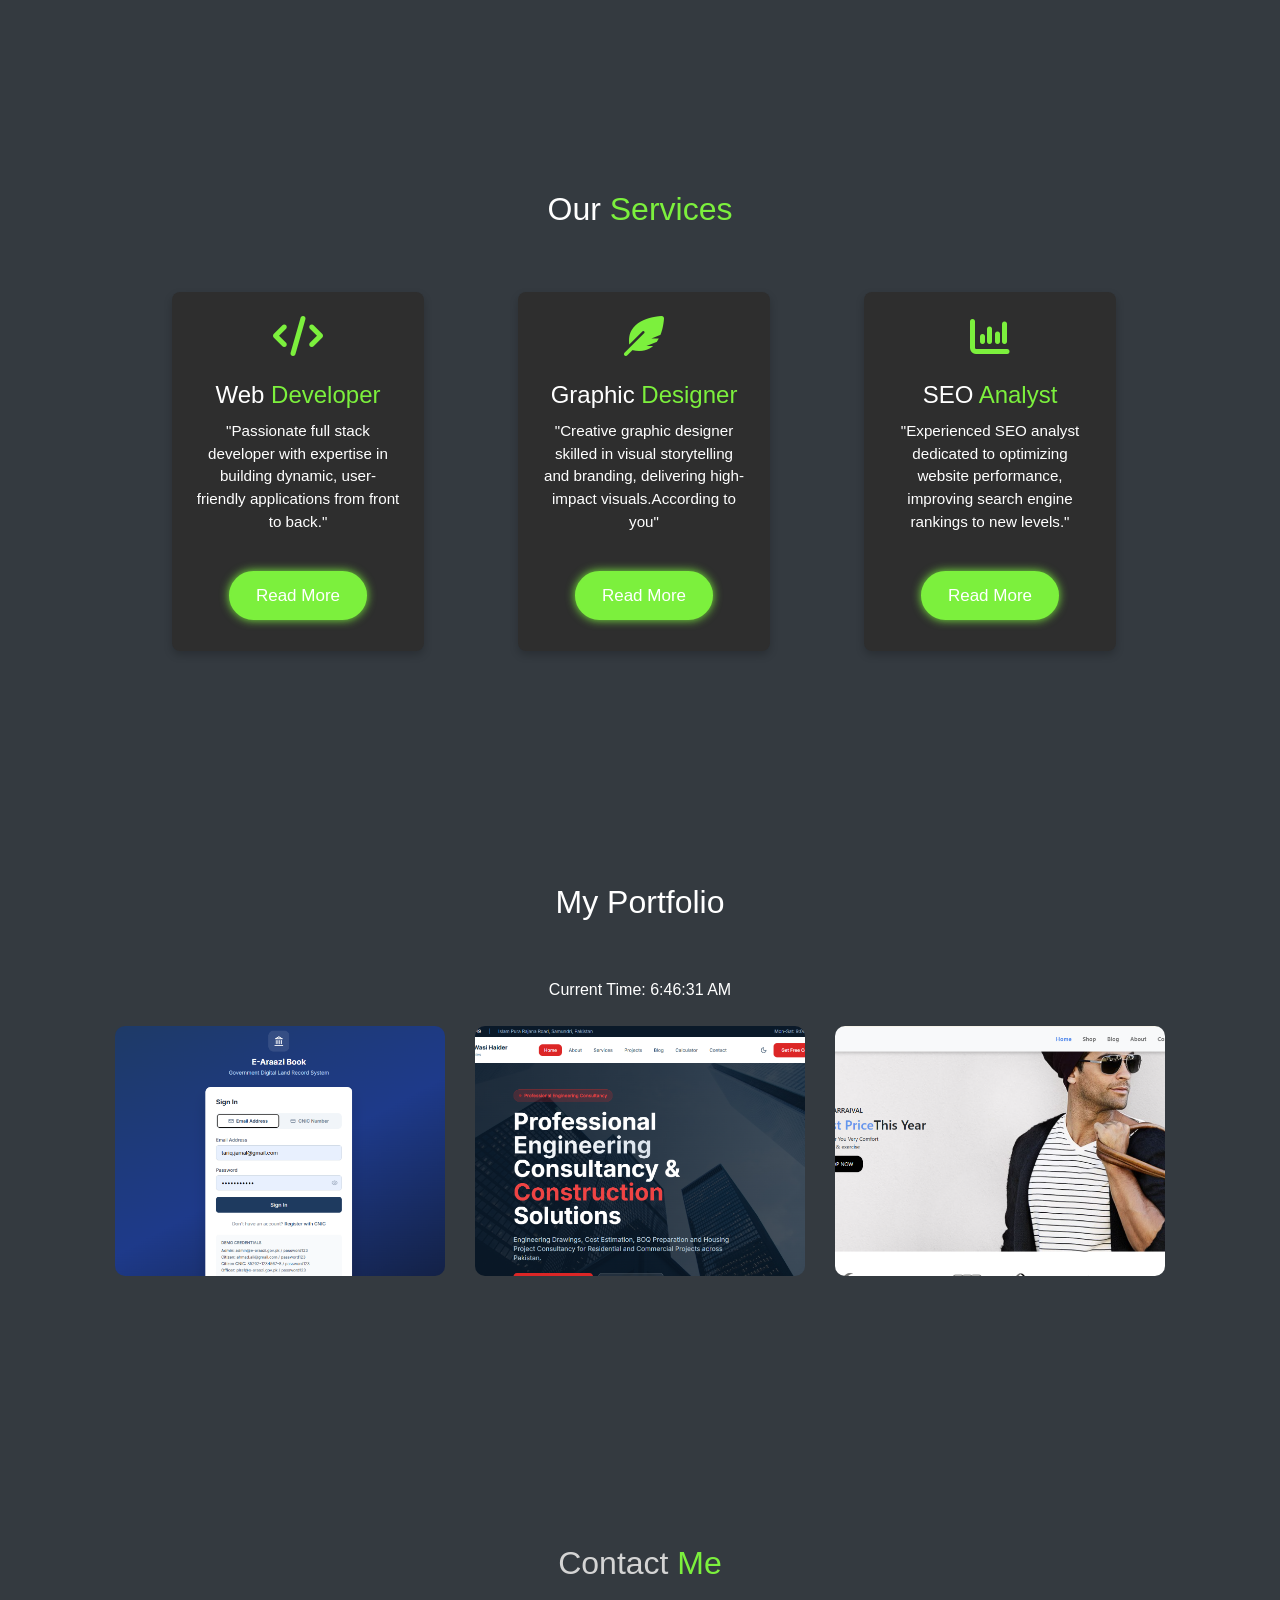
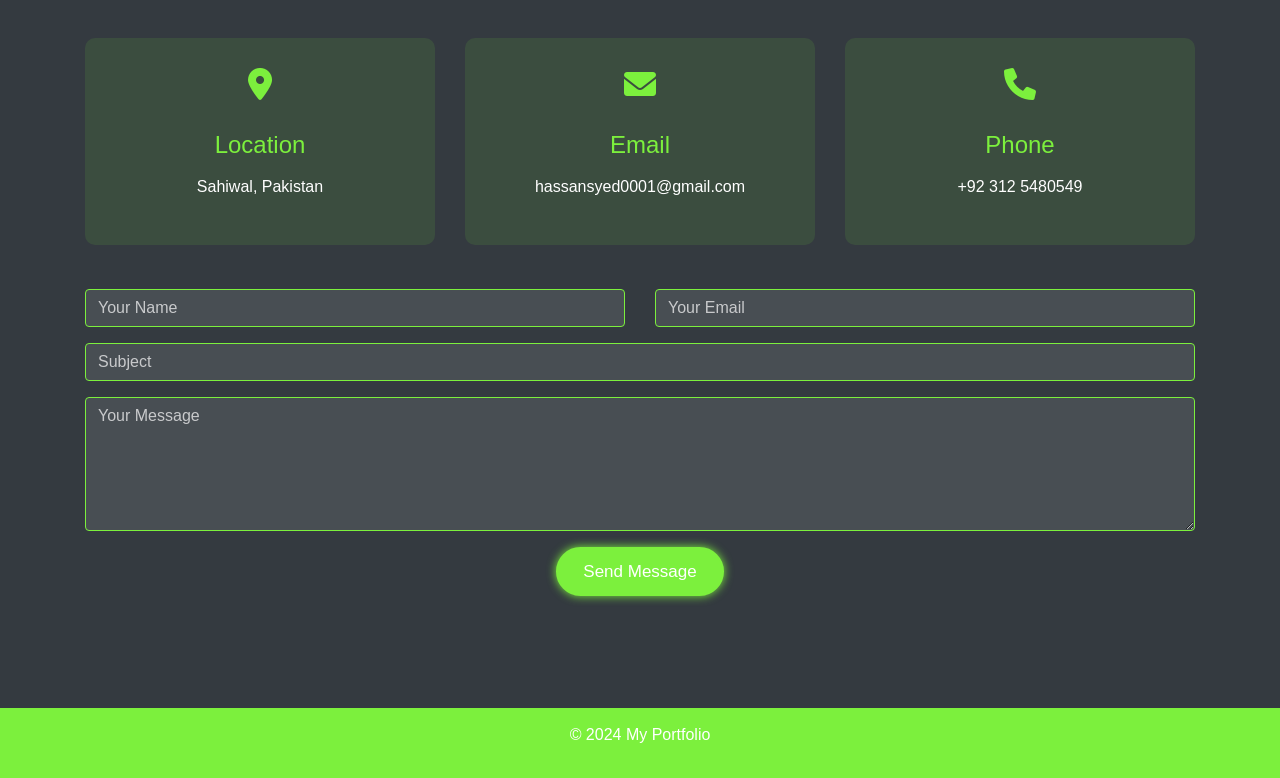
==== commit 08e5cd31: "Updated title and Wasi Haider project details" ====
--- a/index.html
+++ b/index.html
@@ -53,7 +53,7 @@
         <div  class="row" >
         <div id="home-info" class=" col-lg-20 col-md-50 col-50 ">
             <h1 > <span>Sibt-e-Hassan  </span>Bukhari</h1>
-            <h2 >I'm <span style="--i:4;" data-text="AI Assisted Full Stack Developer" >AI Assisted Full Stack Developer</span> </h2>
+            <h2 >I'm <span style="--i:4;" data-text="AI Assisted Developer" >AI Assisted Developer</span> </h2>
             
             <div class="btn pt-3 ">
             <button class="cv-btn"  onclick="window.location.href='Sibtehassan_Bukhari_CV_Formatted_Black_BG.html'">Download CV</button>
@@ -288,20 +288,27 @@
               <button type="button" class="close text-white" data-bs-dismiss="modal" aria-label="Close" style="background: none; border: none; font-size: 1.5rem;">&times;</button>
             </div>
             <div class="modal-body text-left">
+              <p class="mb-2" style="color: #aaa; font-size: 0.9rem;">Civil Engineering Consultancy — Lead Generation + Portfolio Website</p>
               <div class="mb-3">
-                <span class="badge bg-secondary p-2 m-1">HTML5</span>
-                <span class="badge bg-secondary p-2 m-1">CSS3</span>
-                <span class="badge bg-secondary p-2 m-1">JavaScript</span>
-                <span class="badge bg-secondary p-2 m-1">Bootstrap</span>
-                <span class="badge bg-secondary p-2 m-1">Responsive Design</span>
-              </div>
-              <p>Developed a professional corporate landing page and web platform for Syed Wasi Haider & Associates — a leading Engineering Consultancy & Construction Solutions firm in Pakistan.</p>
+                <span class="badge p-2 m-1" style="background:#1d3557;">Next.js 15 (App Router)</span>
+                <span class="badge p-2 m-1" style="background:#1d3557;">React 19</span>
+                <span class="badge p-2 m-1" style="background:#1d3557;">TypeScript</span>
+                <span class="badge p-2 m-1" style="background:#1d3557;">Tailwind CSS</span>
+                <span class="badge p-2 m-1" style="background:#1d3557;">Framer Motion</span>
+                <span class="badge p-2 m-1" style="background:#1d3557;">Prisma ORM</span>
+                <span class="badge p-2 m-1" style="background:#1d3557;">MySQL</span>
+                <span class="badge p-2 m-1" style="background:#1d3557;">NextAuth v5</span>
+                <span class="badge p-2 m-1" style="background:#1d3557;">Zod + react-hook-form</span>
+                <span class="badge p-2 m-1" style="background:#1d3557;">pnpm</span>
+              </div>
+              <p>Developed a full-featured civil engineering consultancy website for Syed Wasi Haider & Associates, featuring lead generation, project portfolio showcase, and a secure admin panel — built with a modern production-grade tech stack.</p>
               <h6 style="color: #7cf03d; text-align: left;">Key Features:</h6>
               <ul style="text-align: left;">
-                <li>Created a clean, modern user interface representing services like Engineering Drawings, Cost Estimation, BOQ Preparation, and Housing Project Consultancy.</li>
-                <li>Implemented an interactive cost estimation query / consulting request form.</li>
-                <li>Built a fully responsive layout optimized for mobile, tablet, and desktop screens using Bootstrap 5.</li>
-                <li>Designed modern sections for project portfolios, blogs, and an interactive calculator helper page.</li>
+                <li>Built with <strong>Next.js 15 App Router</strong> and <strong>React 19</strong> for a fast, SEO-optimized, server-rendered experience.</li>
+                <li>Fully typed with <strong>TypeScript</strong> and validated with <strong>Zod + react-hook-form</strong> for robust form handling and lead capture.</li>
+                <li>Smooth, professional animations using <strong>Framer Motion</strong> and styled with <strong>Tailwind CSS</strong> for responsive, mobile-first design.</li>
+                <li>Secure admin panel with <strong>NextAuth v5</strong> authentication for managing leads, projects, and content.</li>
+                <li>Database management via <strong>Prisma ORM + MySQL</strong> for storing client inquiries, project entries, and site data.</li>
               </ul>
             </div>
             <div class="modal-footer" style="border-top: 1px solid rgba(124, 240, 61, 0.2);">
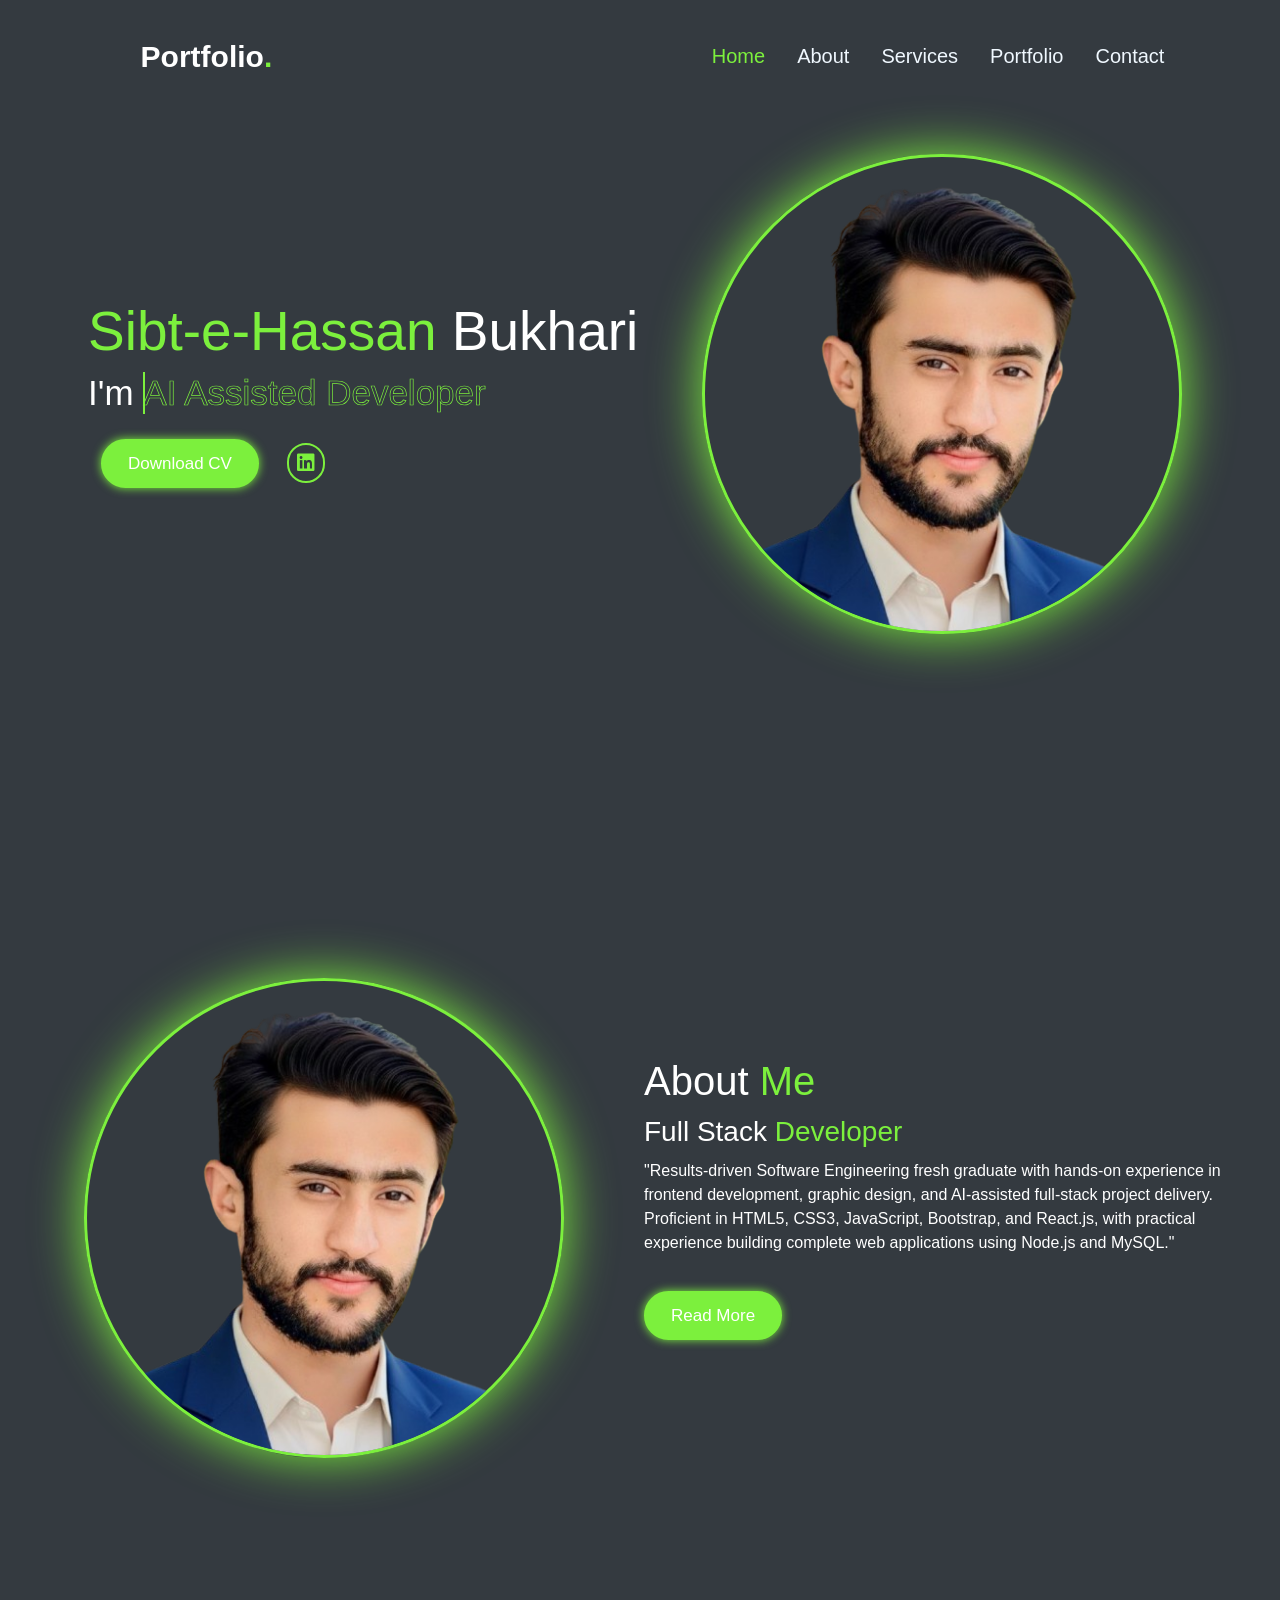
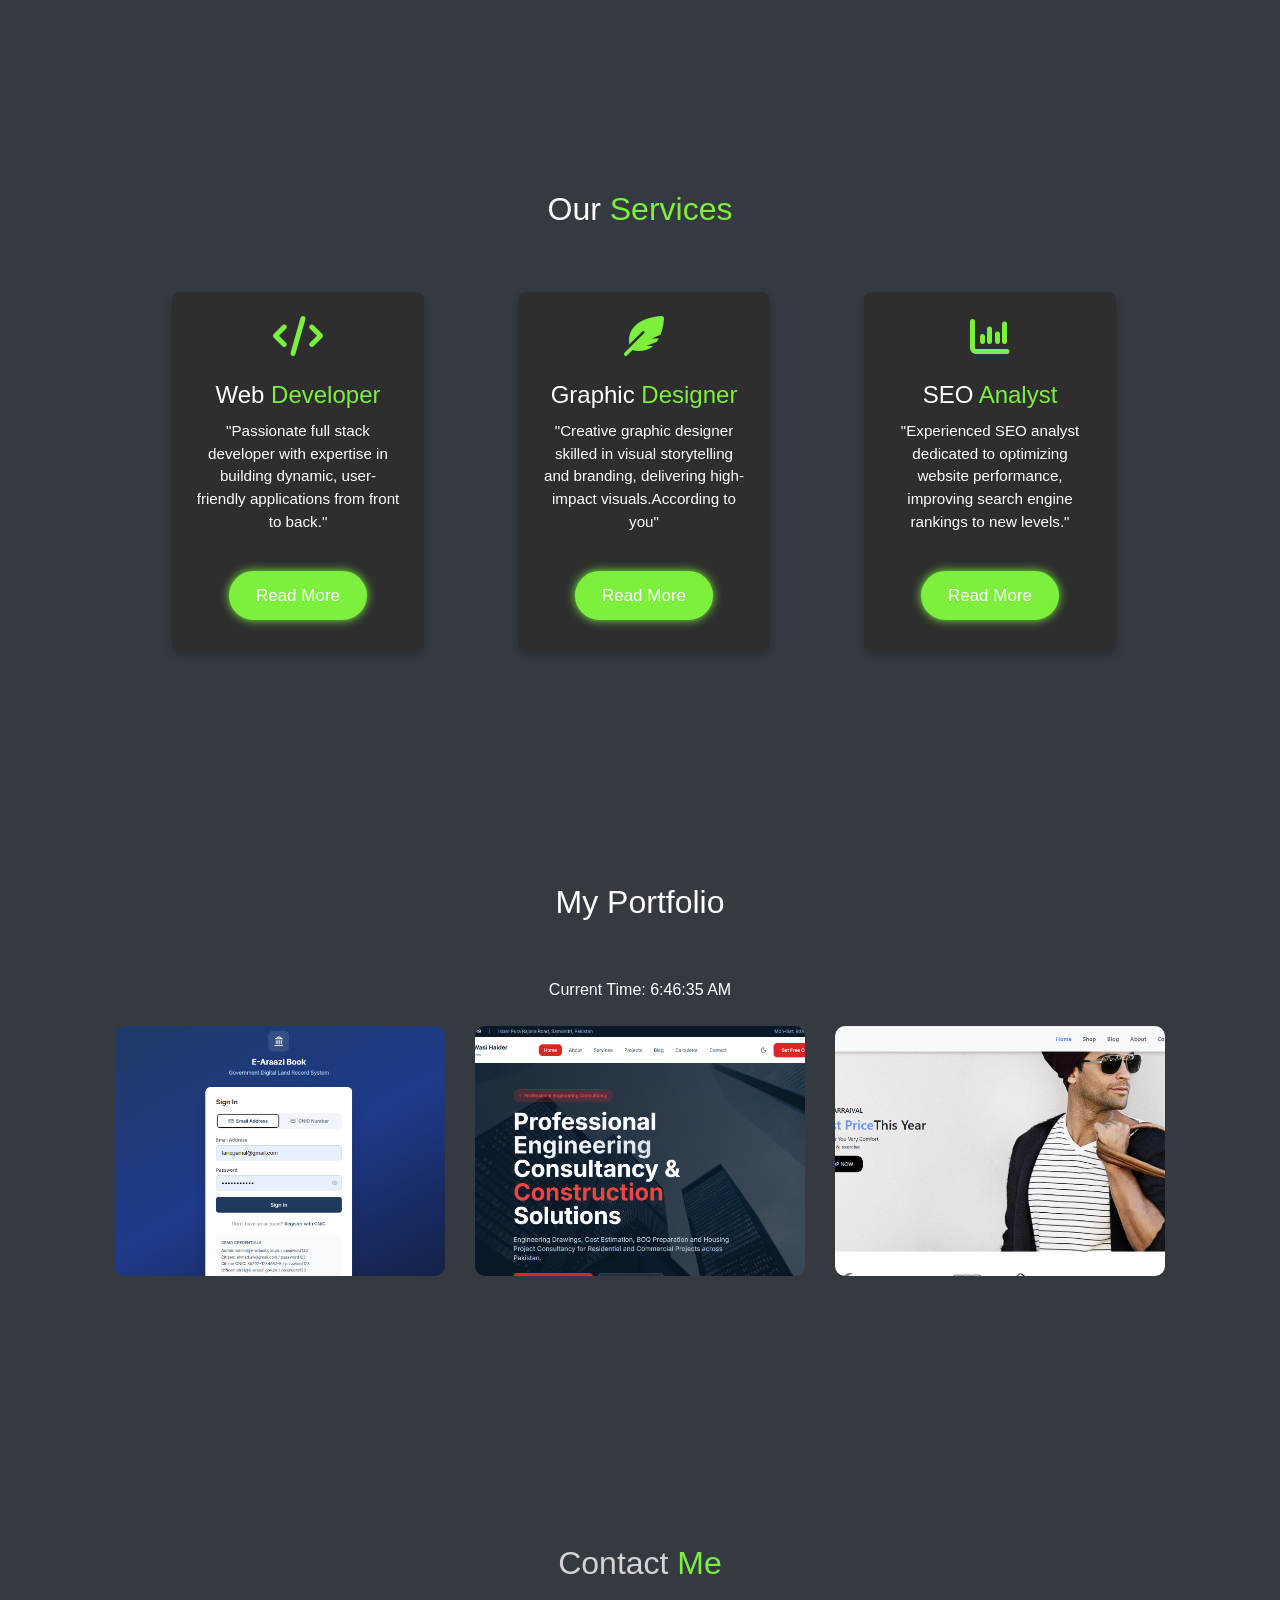
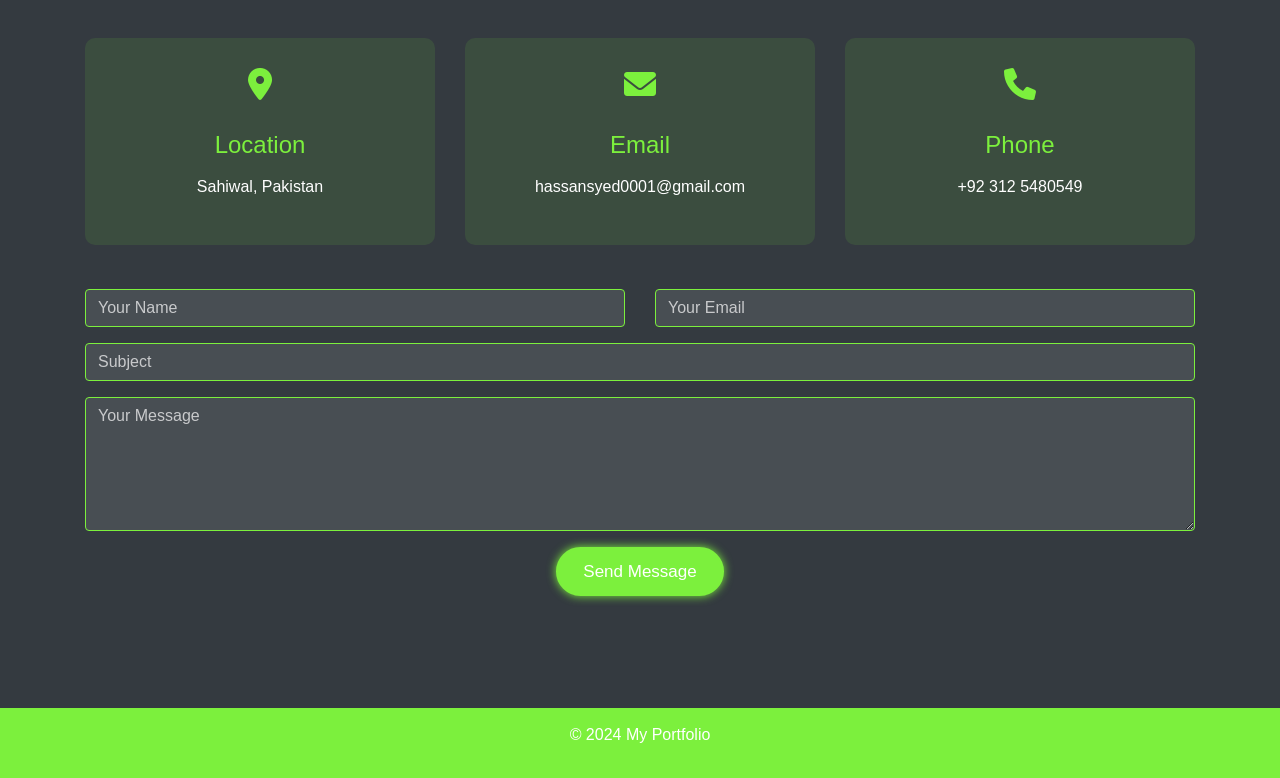
==== commit ff186591: "Fixed LinkedIn profile link" ====
--- a/index.html
+++ b/index.html
@@ -58,7 +58,7 @@
             <div class="btn pt-3 ">
             <button class="cv-btn"  onclick="window.location.href='Sibtehassan_Bukhari_CV_Formatted_Black_BG.html'">Download CV</button>
             <div class="icons">
-              <a href="https://www.linkedin.com/in/sibtehassan549" target="_blank"> <i class="fa-brands fa-linkedin"></i></a> 
+              <a href="https://www.linkedin.com/in/sibte-hassan-bukhari-4a29822a3" target="_blank"> <i class="fa-brands fa-linkedin"></i></a> 
             </div>
             </div>
         </div>
